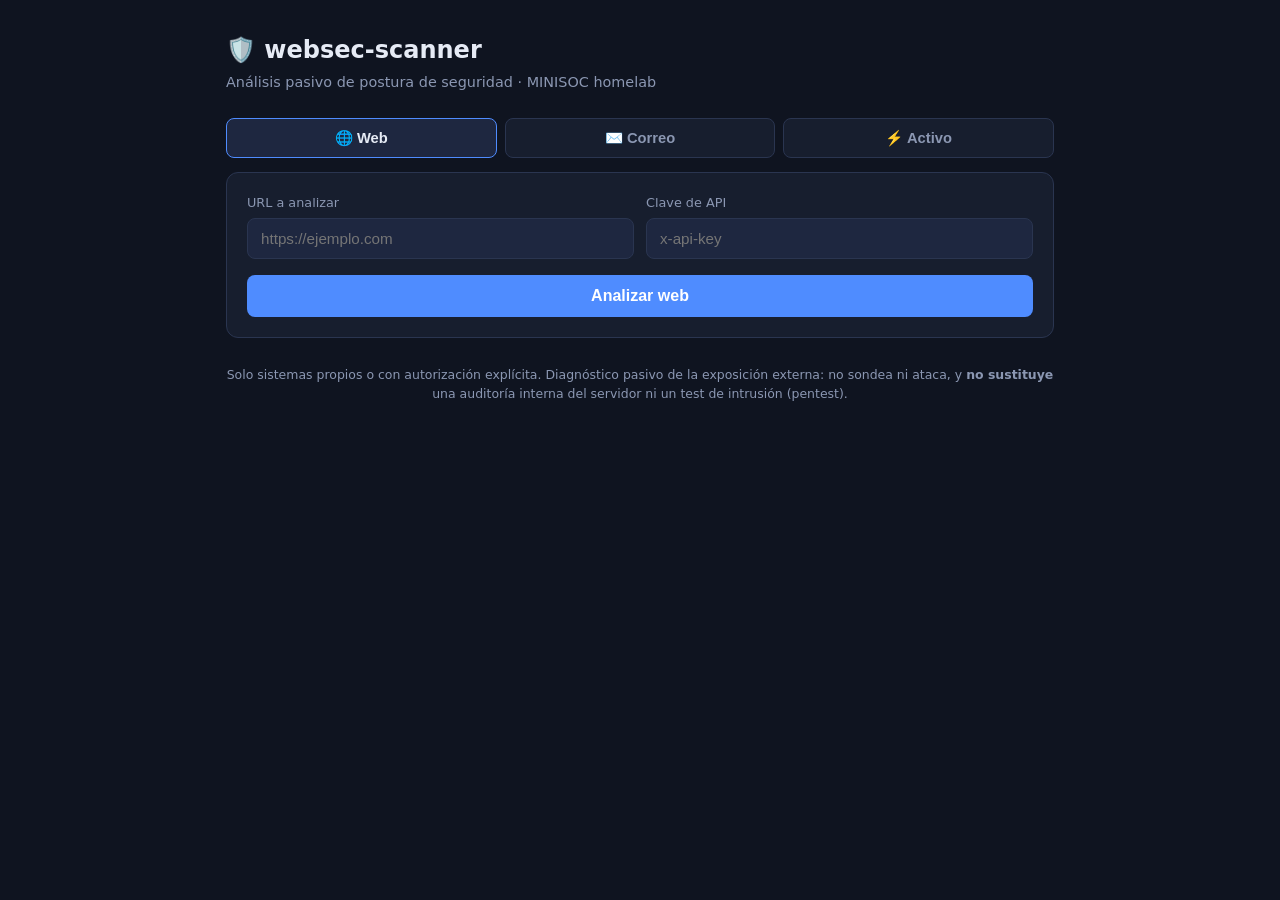
==== apps/websec-scanner/app/index.html @ 95688af9 "feat(websec-scanner): escaneo activo en segundo plano (jobs) El escaneo con Nuclei (14k plantillas) " ====
<!doctype html>
<html lang="es">
<head>
<meta charset="utf-8">
<meta name="viewport" content="width=device-width, initial-scale=1">
<title>websec-scanner · MINISOC</title>
<style>
  :root{
    --bg:#0f1420; --panel:#171e2e; --panel2:#1e2740; --border:#2a3550;
    --text:#e6ebf5; --muted:#8b97b2; --accent:#4f8cff;
    --alta:#ff5a5a; --media:#ff9f43; --baja:#ffd94a; --ok:#3ddc84;
  }
  *{box-sizing:border-box}
  body{margin:0;background:var(--bg);color:var(--text);
       font-family:system-ui,-apple-system,Segoe UI,Roboto,sans-serif;line-height:1.5}
  .wrap{max-width:860px;margin:0 auto;padding:32px 16px 64px}
  header h1{margin:0 0 4px;font-size:1.5rem}
  header p{margin:0 0 24px;color:var(--muted);font-size:.9rem}
  .card{background:var(--panel);border:1px solid var(--border);border-radius:12px;
        padding:20px;margin-bottom:20px}
  label{display:block;font-size:.8rem;color:var(--muted);margin:0 0 6px}
  input{width:100%;padding:11px 13px;background:var(--panel2);border:1px solid var(--border);
        border-radius:8px;color:var(--text);font-size:.95rem}
  input:focus{outline:none;border-color:var(--accent)}
  .row{display:flex;gap:12px;flex-wrap:wrap}
  .row>div{flex:1;min-width:200px}
  button{margin-top:16px;width:100%;padding:12px;background:var(--accent);color:#fff;
         border:0;border-radius:8px;font-size:1rem;font-weight:600;cursor:pointer}
  button:disabled{opacity:.5;cursor:default}
  .hidden{display:none}
  /* Pestañas Web / Correo */
  .tabs{display:flex;gap:8px;margin-bottom:14px}
  .tab{flex:1;margin-top:0;background:var(--panel);border:1px solid var(--border);color:var(--muted);
       font-size:.92rem;padding:10px;border-radius:8px;font-weight:600}
  .tab.active{background:var(--panel2);color:var(--text);border-color:var(--accent)}
  .score{display:flex;align-items:center;gap:20px;margin-bottom:16px}
  .score .num{font-size:3rem;font-weight:800;line-height:1}
  .meta{color:var(--muted);font-size:.85rem}
  .meta b{color:var(--text)}
  .verdict{border:1px solid;border-radius:8px;padding:11px 14px;margin:0 0 14px;
           font-weight:600;font-size:.9rem}
  .badge{display:inline-block;padding:2px 9px;border-radius:999px;font-size:.72rem;
         font-weight:700;text-transform:uppercase;letter-spacing:.03em;color:#101520}
  .b-alta{background:var(--alta)} .b-media{background:var(--media)} .b-baja{background:var(--baja)}
  .finding{display:flex;gap:12px;padding:13px 0;border-top:1px solid var(--border)}
  .finding:first-child{border-top:0}
  .finding .body{flex:1}
  .finding .title{font-weight:600}
  .finding .detail{color:var(--muted);font-size:.85rem;margin-top:2px}
  .finding .fix{font-size:.82rem;margin-top:5px}
  .finding .fix b{color:var(--ok)}
  .err{color:var(--alta);font-weight:600}
  .sectxt{background:var(--panel2);border:1px solid var(--border);border-radius:8px;
          padding:12px 14px;margin:10px 0 16px;white-space:pre-wrap;word-break:break-word;
          font-family:ui-monospace,Menlo,Consolas,monospace;font-size:.8rem;color:var(--text)}
  .sectxt a{color:var(--accent)}
  .tag-ok{color:var(--ok);font-weight:700}
  .sectitle{font-weight:700;font-size:.95rem;margin:18px 0 8px}
  .checks{border:1px solid var(--border);border-radius:8px;overflow:hidden;margin-bottom:6px}
  .chk{display:flex;align-items:center;gap:10px;padding:8px 12px;border-top:1px solid var(--border);font-size:.86rem}
  .chk:first-child{border-top:0}
  .chk .st{width:16px;text-align:center;font-weight:800;flex:none}
  .chk .nm{flex:1}
  .chk .dt{color:var(--muted);font-size:.8rem;font-family:ui-monospace,Menlo,Consolas,monospace}
  .st-ok{color:var(--ok)} .st-falta{color:var(--alta)} .st-aviso{color:var(--media)} .st-info{color:var(--muted)}
  .foot{color:var(--muted);font-size:.78rem;text-align:center;margin-top:28px}
</style>
</head>
<body>
<div class="wrap">
  <header>
    <h1>🛡️ websec-scanner</h1>
    <p>Análisis pasivo de postura de seguridad · MINISOC homelab</p>
  </header>

  <div class="tabs">
    <button class="tab active" data-tab="web">🌐 Web</button>
    <button class="tab" data-tab="mail">✉️ Correo</button>
    <button class="tab" data-tab="activo">⚡ Activo</button>
  </div>

  <div class="card">
    <div class="row">
      <div id="url-group">
        <label for="url">URL a analizar</label>
        <input id="url" type="text" placeholder="https://ejemplo.com" autocomplete="off">
      </div>
      <div id="domain-group" class="hidden">
        <label for="domain">Dominio a comprobar (suplantación de correo)</label>
        <input id="domain" type="text" placeholder="ejemplo.com" autocomplete="off">
      </div>
      <div>
        <label for="key">Clave de API</label>
        <input id="key" type="password" placeholder="x-api-key" autocomplete="off">
      </div>
    </div>
    <div id="authz-group" class="hidden" style="margin-top:12px">
      <label style="display:flex;gap:9px;align-items:flex-start;cursor:pointer;color:var(--text);font-size:.85rem">
        <input id="authz" type="checkbox" style="width:auto;margin-top:3px">
        <span>Confirmo que tengo <b>autorización por escrito</b> del titular para escanear activamente este objetivo. El escaneo activo envía peticiones reales al servidor.</span>
      </label>
    </div>
    <button id="go">Analizar web</button>
  </div>

  <div id="result" class="card hidden"></div>

  <p class="foot">Solo sistemas propios o con autorización explícita. Diagnóstico pasivo de la exposición externa: no sondea ni ataca, y <b>no sustituye</b> una auditoría interna del servidor ni un test de intrusión (pentest).</p>
</div>

<script>
const $ = s => document.querySelector(s);
const sevClass = s => ({alta:"b-alta",media:"b-media",baja:"b-baja"}[s] || "b-baja");
const scoreColor = n => n>=80?"var(--ok)":n>=50?"var(--media)":"var(--alta)";
let tab = "web";

// Recuerda la clave en el navegador para no reescribirla cada vez
try { $("#key").value = localStorage.getItem("websec_key") || ""; } catch(e){}

// --- Pestañas ---
document.querySelectorAll(".tab").forEach(b=>{
  b.addEventListener("click", ()=>{
    tab = b.dataset.tab;
    document.querySelectorAll(".tab").forEach(x=>x.classList.toggle("active", x===b));
    const needsUrl = (tab==="web" || tab==="activo");
    $("#url-group").classList.toggle("hidden", !needsUrl);
    $("#domain-group").classList.toggle("hidden", tab!=="mail");
    $("#authz-group").classList.toggle("hidden", tab!=="activo");
    $("#go").textContent = tab==="mail" ? "Analizar correo" : (tab==="activo" ? "Escanear (activo)" : "Analizar web");
    $("#result").classList.add("hidden");
  });
});

function sumFindings(h){ return h.map(f=>
  '<div class="finding"><span class="badge '+sevClass(f.severidad)+'">'+f.severidad+'</span>'+
  '<div class="body"><div class="title">'+f.titulo+'</div>'+
  '<div class="detail">'+f.detalle+'</div>'+
  '<div class="fix"><b>Solución:</b> '+f.remediacion+'</div></div></div>').join("");
}
const stSym = e => ({ok:"✓",falta:"✗",aviso:"◐",info:"·"}[e] || "·");
function sumChecks(list){
  if(!list || !list.length) return "";
  return '<div class="sectitle">Comprobaciones</div><div class="checks">'+
    list.map(c=>'<div class="chk"><span class="st st-'+c.estado+'">'+stSym(c.estado)+'</span>'+
      '<span class="nm">'+c.nombre+'</span><span class="dt">'+(c.detalle||"")+'</span></div>').join("")+
    '</div>';
}
function scoreHead(d){
  return '<div class="score"><div class="num" style="color:'+scoreColor(d.puntuacion)+'">'+d.puntuacion+'</div>'+
    '<div><div style="font-weight:600">'+d.objetivo+'</div>'+
    '<div class="meta">'+d.resumen.altas+' altas · '+d.resumen.medias+' medias · '+d.resumen.bajas+' bajas</div></div></div>';
}

// Escaneo activo en 2º plano: sondea el estado del trabajo hasta que termina.
async function pollActive(jobId, key){
  const box = $("#result");
  if(!jobId){ box.innerHTML='<p class="err">No se recibió el identificador del escaneo.</p>'; return; }
  let secs = 0;
  while(true){
    await new Promise(r=>setTimeout(r, 3000));
    secs += 3;
    if(secs > 480){ box.innerHTML='<p class="err">El escaneo tardó demasiado (más de 8 min).</p>'; return; }
    let r, data;
    try{
      r = await fetch("/scan-status/"+jobId, {headers:{"x-api-key":key}});
      data = await r.json();
    }catch(e){ box.innerHTML='<p class="err">Se perdió la conexión con la API.</p>'; return; }
    if(!r.ok){ box.innerHTML='<p class="err">Error '+r.status+': '+((data&&data.detail)||"fallo")+'</p>'; return; }
    if(data.status==="running"){
      box.innerHTML='<span class="meta">⚡ Escaneando '+(data.objetivo||"")+'… ('+secs+'s) — puede tardar unos minutos</span>';
      continue;
    }
    if(data.status==="error"){ box.innerHTML='<p class="err">El escaneo falló: '+(data.error||"error")+'</p>'; return; }
    if(data.status==="done"){ renderActive(data.result); return; }
    box.innerHTML='<p class="err">Estado desconocido: '+data.status+'</p>'; return;
  }
}

async function run(){
  const key = $("#key").value.trim();
  const box = $("#result");
  const target = (tab==="mail") ? $("#domain").value.trim() : $("#url").value.trim();
  if(!target) return;
  if(tab==="activo" && !$("#authz").checked){ alert("Marca la casilla de autorización para el escaneo activo."); return; }
  try { localStorage.setItem("websec_key", key); } catch(e){}

  $("#go").disabled = true; $("#go").textContent = tab==="activo" ? "Escaneando (puede tardar)…" : "Analizando…";
  box.classList.remove("hidden");
  box.innerHTML = '<span class="meta">Analizando ' + target + '…</span>';

  let endpoint, payload;
  if(tab==="web"){ endpoint="/scan"; payload={url: target}; }
  else if(tab==="mail"){ endpoint="/scan-mail"; payload={domain: target}; }
  else { endpoint="/scan-active"; payload={url: target, autorizo: $("#authz").checked}; }
  try{
    const r = await fetch(endpoint, {
      method:"POST",
      headers:{"content-type":"application/json","x-api-key":key},
      body: JSON.stringify(payload)
    });
    const data = await r.json();
    if(!r.ok){
      let det = data && data.detail;
      if(Array.isArray(det)) det = det.map(e=>e.msg||JSON.stringify(e)).join("; ");
      else if(det && typeof det !== "string") det = JSON.stringify(det);
      box.innerHTML = '<p class="err">Error '+r.status+': '+(det||"fallo")+'</p>'; return;
    }
    if(tab==="web") renderWeb(data);
    else if(tab==="mail") renderMail(data);
    else { pollActive(data.job_id, key); return; }   // activo: trabajo en 2º plano
  }catch(e){
    box.innerHTML = '<p class="err">No se pudo contactar con la API.</p>';
  }finally{
    $("#go").disabled = false;
    $("#go").textContent = tab==="mail" ? "Analizar correo" : (tab==="activo" ? "Escanear (activo)" : "Analizar web");
  }
}

function renderWeb(d){
  const tls = d.tls||{}, st = d.security_txt||{};
  let h = scoreHead(d);
  h += '<div class="meta" style="margin-bottom:14px">';
  if(tls.ok){ h += 'TLS: <b>'+tls.version+'</b> · caduca en <b>'+tls.dias_para_caducar+' días</b> · emisor <b>'+(tls.emisor||"?")+'</b><br>'; }
  if(st.existe){
    h += 'security.txt: <span class="tag-ok">sí ('+st.ruta+')</span> — esta web acepta reportes de seguridad</div>';
    const esc = (st.contenido||"").replace(/&/g,"&amp;").replace(/</g,"&lt;");
    const linked = esc.replace(/(https?:\/\/[^\s]+)/g, '<a href="$1" target="_blank" rel="noopener">$1</a>');
    h += '<div class="sectxt">'+linked+'</div>';
  } else {
    h += 'security.txt: <b>no</b> — sin canal público de reporte</div>';
  }
  h += sumChecks(d.comprobaciones);
  if((d.hallazgos||[]).length){ h += '<div class="sectitle">Hallazgos y mejoras</div>'; }
  h += sumFindings(d.hallazgos||[]);
  if(!(d.hallazgos||[]).length){ h += '<p style="color:var(--ok)">Sin hallazgos. Buena configuración.</p>'; }
  $("#result").innerHTML = h;
}

function renderMail(d){
  const spf=d.spf||{}, dm=d.dmarc||{}, dk=d.dkim||{};
  let h = scoreHead(d);
  const vc = d.suplantable ? 'var(--alta)' : 'var(--ok)';
  h += '<div class="verdict" style="border-color:'+vc+';color:'+vc+'">'+(d.suplantable?'⚠ ':'✓ ')+d.veredicto+'</div>';
  h += '<div class="meta" style="margin-bottom:14px">';
  h += 'SPF: <b>'+(spf.presente?('sí ('+(spf.cualificador||'sin all')+(spf.delegado_en?', vía '+spf.delegado_en:'')+')'):'no')+'</b> · ';
  h += 'DMARC: <b>'+(dm.presente?('p='+dm.politica):'no')+'</b> · ';
  h += 'DKIM: <b>'+(dk.detectado?('sí ('+(dk.selectores||[]).join(", ")+')'):'no detectado')+'</b><br>';
  h += 'Recibe correo (MX): <b>'+(d.recibe_correo?'sí':'no')+'</b></div>';
  h += sumChecks(d.comprobaciones);
  if((d.hallazgos||[]).length){ h += '<div class="sectitle">Hallazgos y mejoras</div>'; }
  h += sumFindings(d.hallazgos||[]);
  if(!(d.hallazgos||[]).length){ h += '<p style="color:var(--ok)">Sin hallazgos. Buena configuración de correo.</p>'; }
  $("#result").innerHTML = h;
}

function renderActive(d){
  let h = scoreHead(d);
  h += '<div class="verdict" style="border-color:var(--media);color:var(--media)">⚡ Escaneo ACTIVO con Nuclei — solo objetivos autorizados</div>';
  if((d.hallazgos||[]).length){ h += '<div class="sectitle">Hallazgos</div>'; }
  h += sumFindings(d.hallazgos||[]);
  if(!(d.hallazgos||[]).length){ h += '<p style="color:var(--ok)">Sin vulnerabilidades conocidas detectadas por Nuclei.</p>'; }
  $("#result").innerHTML = h;
}

$("#go").addEventListener("click", run);
$("#url").addEventListener("keydown", e=>{ if(e.key==="Enter") run(); });
$("#domain").addEventListener("keydown", e=>{ if(e.key==="Enter") run(); });
</script>
</body>
</html>
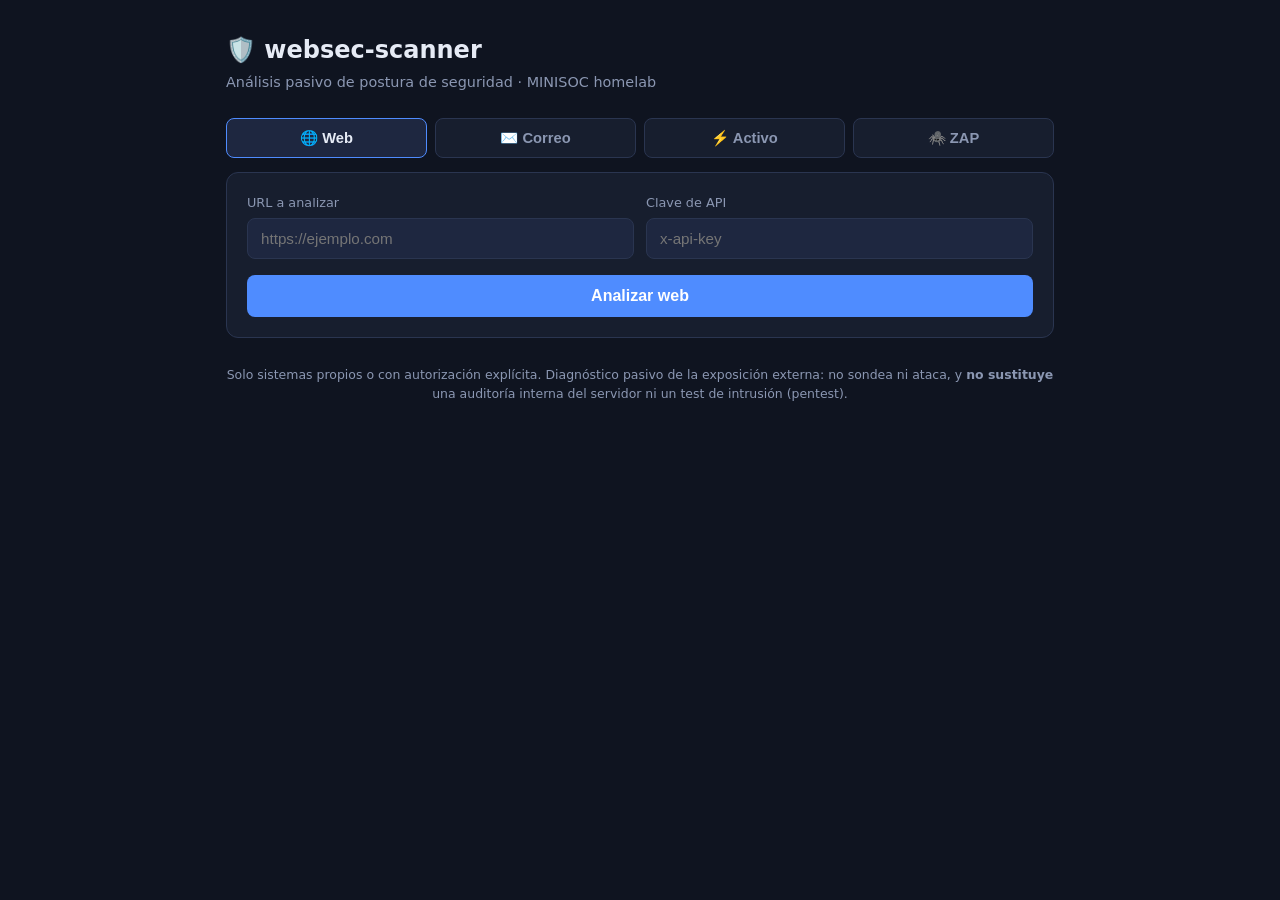
==== commit 8b091a08: "websec-scanner: integración OWASP ZAP + Nuclei muestra todas las severidades Nuclei (modo activo): -" ====
--- a/apps/websec-scanner/app/index.html
+++ b/apps/websec-scanner/app/index.html
@@ -42,6 +42,7 @@
   .badge{display:inline-block;padding:2px 9px;border-radius:999px;font-size:.72rem;
          font-weight:700;text-transform:uppercase;letter-spacing:.03em;color:#101520}
   .b-alta{background:var(--alta)} .b-media{background:var(--media)} .b-baja{background:var(--baja)}
+  .b-info{background:var(--muted)}
   .finding{display:flex;gap:12px;padding:13px 0;border-top:1px solid var(--border)}
   .finding:first-child{border-top:0}
   .finding .body{flex:1}
@@ -77,6 +78,7 @@
     <button class="tab active" data-tab="web">🌐 Web</button>
     <button class="tab" data-tab="mail">✉️ Correo</button>
     <button class="tab" data-tab="activo">⚡ Activo</button>
+    <button class="tab" data-tab="zap">🕷️ ZAP</button>
   </div>
 
   <div class="card">
@@ -100,6 +102,12 @@
         <span>Confirmo que tengo <b>autorización por escrito</b> del titular para escanear activamente este objetivo. El escaneo activo envía peticiones reales al servidor.</span>
       </label>
     </div>
+    <div id="zap-opts" class="hidden" style="margin-top:10px">
+      <label style="display:flex;gap:9px;align-items:flex-start;cursor:pointer;color:var(--text);font-size:.85rem">
+        <input id="zap-activo" type="checkbox" style="width:auto;margin-top:3px">
+        <span>Escaneo <b>activo</b> de inyección (SQLi, XSS…). Más potente y más lento; <b>más intrusivo</b>. Sin marcar, ZAP solo rastrea y analiza en modo pasivo.</span>
+      </label>
+    </div>
     <button id="go">Analizar web</button>
   </div>
 
@@ -110,7 +118,7 @@
 
 <script>
 const $ = s => document.querySelector(s);
-const sevClass = s => ({alta:"b-alta",media:"b-media",baja:"b-baja"}[s] || "b-baja");
+const sevClass = s => ({alta:"b-alta",media:"b-media",baja:"b-baja",informativo:"b-info"}[s] || "b-baja");
 const scoreColor = n => n>=80?"var(--ok)":n>=50?"var(--media)":"var(--alta)";
 let tab = "web";
 
@@ -122,11 +130,14 @@
   b.addEventListener("click", ()=>{
     tab = b.dataset.tab;
     document.querySelectorAll(".tab").forEach(x=>x.classList.toggle("active", x===b));
-    const needsUrl = (tab==="web" || tab==="activo");
+    const needsUrl = (tab==="web" || tab==="activo" || tab==="zap");
+    const needsAuthz = (tab==="activo" || tab==="zap");
     $("#url-group").classList.toggle("hidden", !needsUrl);
     $("#domain-group").classList.toggle("hidden", tab!=="mail");
-    $("#authz-group").classList.toggle("hidden", tab!=="activo");
-    $("#go").textContent = tab==="mail" ? "Analizar correo" : (tab==="activo" ? "Escanear (activo)" : "Analizar web");
+    $("#authz-group").classList.toggle("hidden", !needsAuthz);
+    $("#zap-opts").classList.toggle("hidden", tab!=="zap");
+    $("#go").textContent = tab==="mail" ? "Analizar correo"
+      : (tab==="activo" ? "Escanear (activo)" : (tab==="zap" ? "Escanear con ZAP" : "Analizar web"));
     $("#result").classList.add("hidden");
   });
 });
@@ -148,7 +159,8 @@
 function scoreHead(d){
   return '<div class="score"><div class="num" style="color:'+scoreColor(d.puntuacion)+'">'+d.puntuacion+'</div>'+
     '<div><div style="font-weight:600">'+d.objetivo+'</div>'+
-    '<div class="meta">'+d.resumen.altas+' altas · '+d.resumen.medias+' medias · '+d.resumen.bajas+' bajas</div></div></div>';
+    '<div class="meta">'+d.resumen.altas+' altas · '+d.resumen.medias+' medias · '+d.resumen.bajas+' bajas'+
+    (d.resumen.informativos ? ' · '+d.resumen.informativos+' info' : '')+'</div></div></div>';
 }
 
 // Escaneo activo en 2º plano: sondea el estado del trabajo hasta que termina.
@@ -181,17 +193,19 @@
   const box = $("#result");
   const target = (tab==="mail") ? $("#domain").value.trim() : $("#url").value.trim();
   if(!target) return;
-  if(tab==="activo" && !$("#authz").checked){ alert("Marca la casilla de autorización para el escaneo activo."); return; }
+  const esSegundoPlano = (tab==="activo" || tab==="zap");
+  if(esSegundoPlano && !$("#authz").checked){ alert("Marca la casilla de autorización para escanear este objetivo."); return; }
   try { localStorage.setItem("websec_key", key); } catch(e){}
 
-  $("#go").disabled = true; $("#go").textContent = tab==="activo" ? "Escaneando (puede tardar)…" : "Analizando…";
+  $("#go").disabled = true; $("#go").textContent = esSegundoPlano ? "Escaneando (puede tardar)…" : "Analizando…";
   box.classList.remove("hidden");
   box.innerHTML = '<span class="meta">Analizando ' + target + '…</span>';
 
   let endpoint, payload;
   if(tab==="web"){ endpoint="/scan"; payload={url: target}; }
   else if(tab==="mail"){ endpoint="/scan-mail"; payload={domain: target}; }
-  else { endpoint="/scan-active"; payload={url: target, autorizo: $("#authz").checked}; }
+  else if(tab==="activo"){ endpoint="/scan-active"; payload={url: target, autorizo: $("#authz").checked}; }
+  else { endpoint="/scan-zap"; payload={url: target, autorizo: $("#authz").checked, activo: $("#zap-activo").checked}; }
   try{
     const r = await fetch(endpoint, {
       method:"POST",
@@ -207,12 +221,13 @@
     }
     if(tab==="web") renderWeb(data);
     else if(tab==="mail") renderMail(data);
-    else { pollActive(data.job_id, key); return; }   // activo: trabajo en 2º plano
+    else { pollActive(data.job_id, key); return; }   // activo/zap: trabajo en 2º plano
   }catch(e){
     box.innerHTML = '<p class="err">No se pudo contactar con la API.</p>';
   }finally{
     $("#go").disabled = false;
-    $("#go").textContent = tab==="mail" ? "Analizar correo" : (tab==="activo" ? "Escanear (activo)" : "Analizar web");
+    $("#go").textContent = tab==="mail" ? "Analizar correo"
+      : (tab==="activo" ? "Escanear (activo)" : (tab==="zap" ? "Escanear con ZAP" : "Analizar web"));
   }
 }
 
@@ -255,10 +270,33 @@
 
 function renderActive(d){
   let h = scoreHead(d);
-  h += '<div class="verdict" style="border-color:var(--media);color:var(--media)">⚡ Escaneo ACTIVO con Nuclei — solo objetivos autorizados</div>';
-  if((d.hallazgos||[]).length){ h += '<div class="sectitle">Hallazgos</div>'; }
-  h += sumFindings(d.hallazgos||[]);
-  if(!(d.hallazgos||[]).length){ h += '<p style="color:var(--ok)">Sin vulnerabilidades conocidas detectadas por Nuclei.</p>'; }
+  const esZap = d.motor === "zap";
+  const activoZap = d.modo === "zap-activo";
+  let etiqueta, vacio;
+  if(esZap && activoZap){
+    etiqueta = '🕷️ Escaneo ACTIVO con OWASP ZAP (inyección) — solo objetivos autorizados';
+    vacio = 'ZAP no detectó vulnerabilidades de inyección en los puntos analizados.';
+  } else if(esZap){
+    etiqueta = '🕷️ Escaneo con OWASP ZAP (spider + pasivo) — solo objetivos autorizados';
+    vacio = 'ZAP no detectó avisos en el análisis pasivo.';
+  } else {
+    etiqueta = '⚡ Escaneo ACTIVO con Nuclei — solo objetivos autorizados';
+    vacio = 'Sin vulnerabilidades conocidas detectadas por Nuclei.';
+  }
+  h += '<div class="verdict" style="border-color:var(--media);color:var(--media)">'+etiqueta+'</div>';
+
+  const todos = d.hallazgos || [];
+  const fallos = todos.filter(f => f.severidad !== "informativo");
+  const infos  = todos.filter(f => f.severidad === "informativo");
+
+  if(fallos.length){ h += '<div class="sectitle">Hallazgos</div>' + sumFindings(fallos); }
+  else { h += '<p style="color:var(--ok)">'+vacio+'</p>'; }
+
+  if(infos.length){
+    h += '<div class="sectitle">Informativo — tecnología detectada (no son fallos)</div>';
+    h += sumFindings(infos);
+  }
+  if(d.aviso){ h += '<p class="meta" style="margin-top:12px">'+d.aviso+'</p>'; }
   $("#result").innerHTML = h;
 }
 
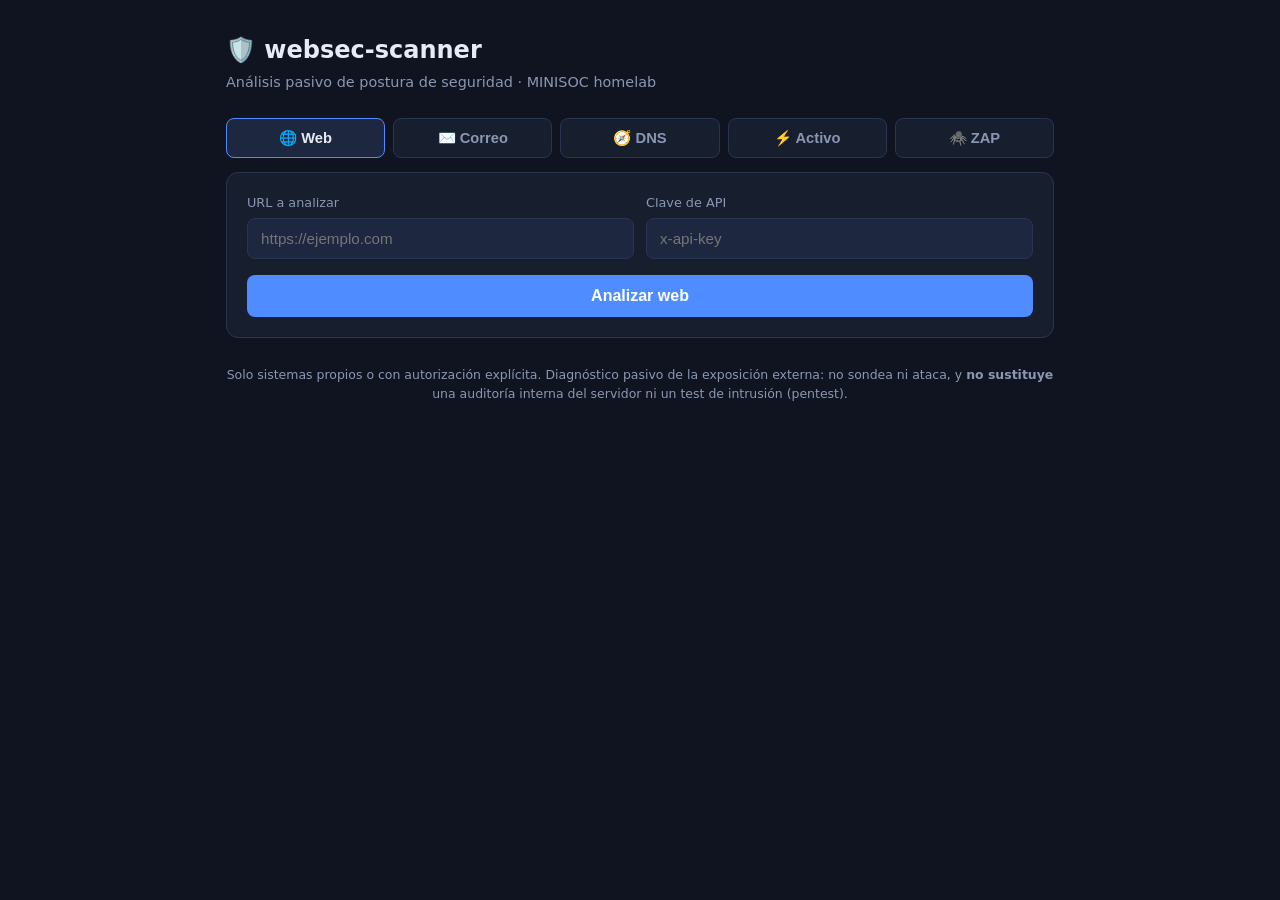
==== commit 15530c08: "websec-scanner: nueva pestaña DNS (reconocimiento pasivo de infraestructura) Nuevo módulo dnsrecon.p" ====
--- a/apps/websec-scanner/app/index.html
+++ b/apps/websec-scanner/app/index.html
@@ -43,6 +43,9 @@
          font-weight:700;text-transform:uppercase;letter-spacing:.03em;color:#101520}
   .b-alta{background:var(--alta)} .b-media{background:var(--media)} .b-baja{background:var(--baja)}
   .b-info{background:var(--muted)}
+  .logbox{margin-top:10px;background:#0a0e17;border:1px solid var(--border);border-radius:8px;
+    padding:9px 11px;max-height:230px;overflow:auto;font-family:ui-monospace,Menlo,Consolas,monospace}
+  .logline{color:var(--muted);font-size:.78rem;line-height:1.5;white-space:pre-wrap;word-break:break-all}
   .finding{display:flex;gap:12px;padding:13px 0;border-top:1px solid var(--border)}
   .finding:first-child{border-top:0}
   .finding .body{flex:1}
@@ -77,6 +80,7 @@
   <div class="tabs">
     <button class="tab active" data-tab="web">🌐 Web</button>
     <button class="tab" data-tab="mail">✉️ Correo</button>
+    <button class="tab" data-tab="dns">🧭 DNS</button>
     <button class="tab" data-tab="activo">⚡ Activo</button>
     <button class="tab" data-tab="zap">🕷️ ZAP</button>
   </div>
@@ -131,13 +135,15 @@
     tab = b.dataset.tab;
     document.querySelectorAll(".tab").forEach(x=>x.classList.toggle("active", x===b));
     const needsUrl = (tab==="web" || tab==="activo" || tab==="zap");
+    const needsDomain = (tab==="mail" || tab==="dns");
     const needsAuthz = (tab==="activo" || tab==="zap");
     $("#url-group").classList.toggle("hidden", !needsUrl);
-    $("#domain-group").classList.toggle("hidden", tab!=="mail");
+    $("#domain-group").classList.toggle("hidden", !needsDomain);
     $("#authz-group").classList.toggle("hidden", !needsAuthz);
     $("#zap-opts").classList.toggle("hidden", tab!=="zap");
     $("#go").textContent = tab==="mail" ? "Analizar correo"
-      : (tab==="activo" ? "Escanear (activo)" : (tab==="zap" ? "Escanear con ZAP" : "Analizar web"));
+      : (tab==="dns" ? "Analizar DNS"
+      : (tab==="activo" ? "Escanear (activo)" : (tab==="zap" ? "Escanear con ZAP" : "Analizar web")));
     $("#result").classList.add("hidden");
   });
 });
@@ -164,6 +170,13 @@
 }
 
 // Escaneo activo en 2º plano: sondea el estado del trabajo hasta que termina.
+function esc(s){ return String(s==null?"":s).replace(/[&<>"]/g, c=>({"&":"&amp;","<":"&lt;",">":"&gt;",'"':"&quot;"}[c])); }
+function logBox(log){
+  if(!log || !log.length) return "";
+  const lineas = log.slice(-14).map(l=>'<div class="logline">'+esc(l)+'</div>').join("");
+  return '<div class="logbox">'+lineas+'</div>';
+}
+
 async function pollActive(jobId, key){
   const box = $("#result");
   if(!jobId){ box.innerHTML='<p class="err">No se recibió el identificador del escaneo.</p>'; return; }
@@ -171,7 +184,7 @@
   while(true){
     await new Promise(r=>setTimeout(r, 3000));
     secs += 3;
-    if(secs > 480){ box.innerHTML='<p class="err">El escaneo tardó demasiado (más de 8 min).</p>'; return; }
+    if(secs > 1260){ box.innerHTML='<p class="err">El escaneo tardó demasiado (más de 21 min).</p>'; return; }
     let r, data;
     try{
       r = await fetch("/scan-status/"+jobId, {headers:{"x-api-key":key}});
@@ -179,19 +192,22 @@
     }catch(e){ box.innerHTML='<p class="err">Se perdió la conexión con la API.</p>'; return; }
     if(!r.ok){ box.innerHTML='<p class="err">Error '+r.status+': '+((data&&data.detail)||"fallo")+'</p>'; return; }
     if(data.status==="running"){
-      box.innerHTML='<span class="meta">⚡ Escaneando '+(data.objetivo||"")+'… ('+secs+'s) — puede tardar unos minutos</span>';
+      box.innerHTML='<span class="meta">🕷️ Escaneando '+esc(data.objetivo||"")+'… ('+secs+'s)</span>'+logBox(data.log);
       continue;
     }
-    if(data.status==="error"){ box.innerHTML='<p class="err">El escaneo falló: '+(data.error||"error")+'</p>'; return; }
+    if(data.status==="error"){
+      box.innerHTML='<p class="err">El escaneo falló: '+esc(data.error||"error")+'</p>'+logBox(data.log);
+      return;
+    }
     if(data.status==="done"){ renderActive(data.result); return; }
-    box.innerHTML='<p class="err">Estado desconocido: '+data.status+'</p>'; return;
+    box.innerHTML='<p class="err">Estado desconocido: '+esc(data.status)+'</p>'; return;
   }
 }
 
 async function run(){
   const key = $("#key").value.trim();
   const box = $("#result");
-  const target = (tab==="mail") ? $("#domain").value.trim() : $("#url").value.trim();
+  const target = (tab==="mail"||tab==="dns") ? $("#domain").value.trim() : $("#url").value.trim();
   if(!target) return;
   const esSegundoPlano = (tab==="activo" || tab==="zap");
   if(esSegundoPlano && !$("#authz").checked){ alert("Marca la casilla de autorización para escanear este objetivo."); return; }
@@ -204,6 +220,7 @@
   let endpoint, payload;
   if(tab==="web"){ endpoint="/scan"; payload={url: target}; }
   else if(tab==="mail"){ endpoint="/scan-mail"; payload={domain: target}; }
+  else if(tab==="dns"){ endpoint="/scan-dns"; payload={domain: target}; }
   else if(tab==="activo"){ endpoint="/scan-active"; payload={url: target, autorizo: $("#authz").checked}; }
   else { endpoint="/scan-zap"; payload={url: target, autorizo: $("#authz").checked, activo: $("#zap-activo").checked}; }
   try{
@@ -221,13 +238,15 @@
     }
     if(tab==="web") renderWeb(data);
     else if(tab==="mail") renderMail(data);
+    else if(tab==="dns") renderDns(data);
     else { pollActive(data.job_id, key); return; }   // activo/zap: trabajo en 2º plano
   }catch(e){
     box.innerHTML = '<p class="err">No se pudo contactar con la API.</p>';
   }finally{
     $("#go").disabled = false;
     $("#go").textContent = tab==="mail" ? "Analizar correo"
-      : (tab==="activo" ? "Escanear (activo)" : (tab==="zap" ? "Escanear con ZAP" : "Analizar web"));
+      : (tab==="dns" ? "Analizar DNS"
+      : (tab==="activo" ? "Escanear (activo)" : (tab==="zap" ? "Escanear con ZAP" : "Analizar web")));
   }
 }
 
@@ -300,6 +319,26 @@
   $("#result").innerHTML = h;
 }
 
+function renderDns(d){
+  let h = scoreHead({objetivo:d.dominio, puntuacion:d.puntuacion, resumen:d.resumen});
+  const R = d.registros || {};
+  const filas = [];
+  const push = (k, arr) => { (arr||[]).forEach(v => filas.push([k, v])); };
+  push("A", R.A); push("AAAA", R.AAAA); push("MX", R.MX); push("NS", R.NS);
+  push("SOA", R.SOA); push("TXT", R.TXT); push("CAA", R.CAA);
+  if(filas.length){
+    h += '<div class="sectitle">Registros DNS</div><div class="checks">';
+    h += filas.map(([k,v]) => '<div class="chk"><span class="nm" style="min-width:52px">'+esc(k)+'</span>'+
+         '<span class="dt" style="flex:1">'+esc(v)+'</span></div>').join("");
+    h += '</div>';
+  }
+  if((d.hallazgos||[]).length){ h += '<div class="sectitle">Hallazgos</div>' + sumFindings(d.hallazgos); }
+  else { h += '<p style="color:var(--ok)">Sin hallazgos de infraestructura DNS.</p>'; }
+  h += sumChecks(d.comprobaciones);
+  if(d.aviso){ h += '<p class="meta" style="margin-top:12px">'+esc(d.aviso)+'</p>'; }
+  $("#result").innerHTML = h;
+}
+
 $("#go").addEventListener("click", run);
 $("#url").addEventListener("keydown", e=>{ if(e.key==="Enter") run(); });
 $("#domain").addEventListener("keydown", e=>{ if(e.key==="Enter") run(); });
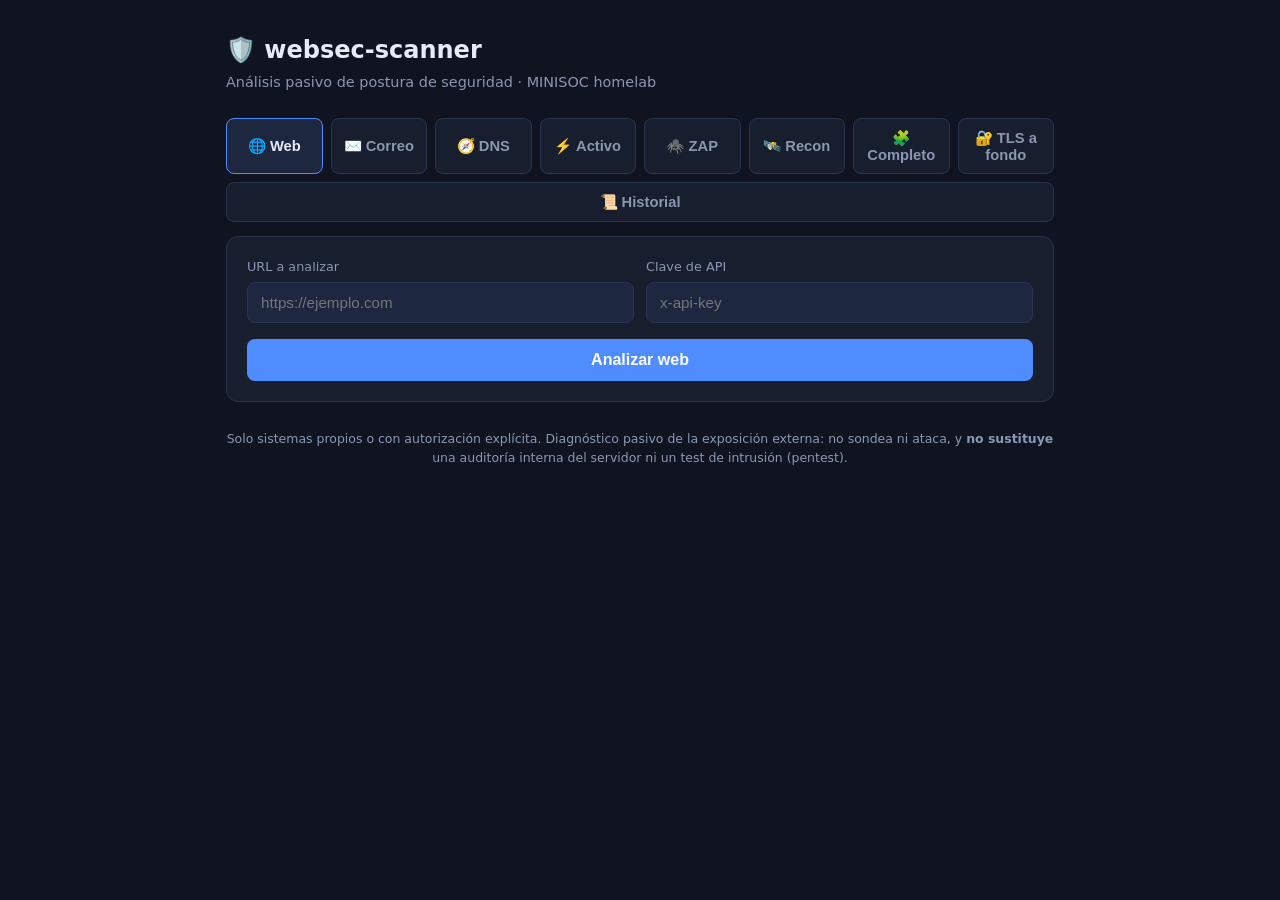
==== commit 88b52a0b: "websec-scanner v2: historial, informes, monitorización y nuevos módulos - Persistencia SQLite (/data" ====
--- a/apps/websec-scanner/app/index.html
+++ b/apps/websec-scanner/app/index.html
@@ -53,6 +53,8 @@
   .finding .detail{color:var(--muted);font-size:.85rem;margin-top:2px}
   .finding .fix{font-size:.82rem;margin-top:5px}
   .finding .fix b{color:var(--ok)}
+  .finding .cvssline{font-family:ui-monospace,Menlo,Consolas,monospace;font-size:.73rem;
+    color:var(--muted);margin-top:4px;word-break:break-word}
   .err{color:var(--alta);font-weight:600}
   .sectxt{background:var(--panel2);border:1px solid var(--border);border-radius:8px;
           padding:12px 14px;margin:10px 0 16px;white-space:pre-wrap;word-break:break-word;
@@ -67,6 +69,14 @@
   .chk .nm{flex:1}
   .chk .dt{color:var(--muted);font-size:.8rem;font-family:ui-monospace,Menlo,Consolas,monospace}
   .st-ok{color:var(--ok)} .st-falta{color:var(--alta)} .st-aviso{color:var(--media)} .st-info{color:var(--muted)}
+  .rbar{display:flex;gap:8px;flex-wrap:wrap;margin:4px 0 14px}
+  .rbar button,.mini{margin:0;width:auto;padding:6px 11px;font-size:.8rem;background:var(--panel2);
+    border:1px solid var(--border);color:var(--text);border-radius:7px;font-weight:600}
+  .mini.danger{color:var(--alta)}
+  table.hist{width:100%;border-collapse:collapse;font-size:.84rem}
+  table.hist td,table.hist th{padding:7px 6px;border-top:1px solid var(--border);text-align:left;vertical-align:middle}
+  table.hist th{color:var(--muted);font-weight:600;border-top:0}
+  .tabs{flex-wrap:wrap} .tab{min-width:90px}
   .foot{color:var(--muted);font-size:.78rem;text-align:center;margin-top:28px}
 </style>
 </head>
@@ -83,6 +93,10 @@
     <button class="tab" data-tab="dns">🧭 DNS</button>
     <button class="tab" data-tab="activo">⚡ Activo</button>
     <button class="tab" data-tab="zap">🕷️ ZAP</button>
+    <button class="tab" data-tab="recon">🛰️ Recon</button>
+    <button class="tab" data-tab="full">🧩 Completo</button>
+    <button class="tab" data-tab="tls">🔐 TLS a fondo</button>
+    <button class="tab" data-tab="hist">📜 Historial</button>
   </div>
 
   <div class="card">
@@ -134,25 +148,38 @@
   b.addEventListener("click", ()=>{
     tab = b.dataset.tab;
     document.querySelectorAll(".tab").forEach(x=>x.classList.toggle("active", x===b));
-    const needsUrl = (tab==="web" || tab==="activo" || tab==="zap");
-    const needsDomain = (tab==="mail" || tab==="dns");
-    const needsAuthz = (tab==="activo" || tab==="zap");
+    const needsUrl = ["web","activo","zap","full","tls"].includes(tab);
+    const needsDomain = (tab==="mail" || tab==="dns" || tab==="recon");
+    const needsAuthz = (tab==="activo" || tab==="zap" || tab==="tls");
     $("#url-group").classList.toggle("hidden", !needsUrl);
     $("#domain-group").classList.toggle("hidden", !needsDomain);
     $("#authz-group").classList.toggle("hidden", !needsAuthz);
     $("#zap-opts").classList.toggle("hidden", tab!=="zap");
-    $("#go").textContent = tab==="mail" ? "Analizar correo"
-      : (tab==="dns" ? "Analizar DNS"
-      : (tab==="activo" ? "Escanear (activo)" : (tab==="zap" ? "Escanear con ZAP" : "Analizar web")));
+    $("#go").textContent = goLabel();
     $("#result").classList.add("hidden");
+    if(tab==="hist") loadHist();
   });
 });
-
-function sumFindings(h){ return h.map(f=>
-  '<div class="finding"><span class="badge '+sevClass(f.severidad)+'">'+f.severidad+'</span>'+
-  '<div class="body"><div class="title">'+f.titulo+'</div>'+
-  '<div class="detail">'+f.detalle+'</div>'+
-  '<div class="fix"><b>Solución:</b> '+f.remediacion+'</div></div></div>').join("");
+function goLabel(){
+  return ({mail:"Analizar correo", dns:"Analizar DNS", activo:"Escanear (activo)", zap:"Escanear con ZAP",
+           recon:"Descubrir superficie expuesta", full:"Análisis completo (web + correo + DNS)",
+           tls:"Analizar TLS a fondo (testssl.sh)", hist:"Actualizar historial"})[tab] || "Analizar web";
+}
+
+function sumFindings(h){ return h.map(f=>{
+  const score = (f.cvss_score!=null) ? Number(f.cvss_score).toFixed(1) : null;
+  const tierLbl = f.severidad_cvss_label || f.severidad;
+  const badge = '<span class="badge '+sevClass(f.severidad)+'">'+esc(tierLbl)+(score!=null?' · '+score:'')+'</span>';
+  const bits = [];
+  if(f.cvss && f.cvss!=='—') bits.push('CVSS '+esc(f.cvss));
+  if(f.cwe && f.cwe!=='—') bits.push(esc(f.cwe));
+  if(f.owasp) bits.push(esc(f.owasp));
+  const tech = bits.length ? '<div class="cvssline">'+bits.join(' · ')+'</div>' : '';
+  return '<div class="finding">'+badge+
+    '<div class="body"><div class="title">'+esc(f.titulo)+'</div>'+
+    '<div class="detail">'+esc(f.detalle)+'</div>'+tech+
+    '<div class="fix"><b>Solución:</b> '+esc(f.remediacion)+'</div></div></div>';
+}).join("");
 }
 const stSym = e => ({ok:"✓",falta:"✗",aviso:"◐",info:"·"}[e] || "·");
 function sumChecks(list){
@@ -163,10 +190,14 @@
     '</div>';
 }
 function scoreHead(d){
+  const cmax = (d.cvss_max!=null) ? ' · CVSS máx <b>'+Number(d.cvss_max).toFixed(1)+'</b>' : '';
+  const p = d.pago_por_hallazgo;
+  const pago = p ? '<div class="meta" style="margin-top:3px">Facturables (pago por hallazgo): <b>'+p.facturables+'</b>'+
+    ' — C'+p.criticas+' · A'+p.altas+' · M'+p.medias+' · B'+p.bajas+(p.info?' · info '+p.info:'')+'</div>' : '';
   return '<div class="score"><div class="num" style="color:'+scoreColor(d.puntuacion)+'">'+d.puntuacion+'</div>'+
-    '<div><div style="font-weight:600">'+d.objetivo+'</div>'+
+    '<div><div style="font-weight:600">'+esc(d.objetivo)+'</div>'+
     '<div class="meta">'+d.resumen.altas+' altas · '+d.resumen.medias+' medias · '+d.resumen.bajas+' bajas'+
-    (d.resumen.informativos ? ' · '+d.resumen.informativos+' info' : '')+'</div></div></div>';
+    (d.resumen.informativos ? ' · '+d.resumen.informativos+' info' : '')+cmax+'</div>'+pago+'</div></div>'+reportBar(d.scan_id);
 }
 
 // Escaneo activo en 2º plano: sondea el estado del trabajo hasta que termina.
@@ -192,7 +223,8 @@
     }catch(e){ box.innerHTML='<p class="err">Se perdió la conexión con la API.</p>'; return; }
     if(!r.ok){ box.innerHTML='<p class="err">Error '+r.status+': '+((data&&data.detail)||"fallo")+'</p>'; return; }
     if(data.status==="running"){
-      box.innerHTML='<span class="meta">🕷️ Escaneando '+esc(data.objetivo||"")+'… ('+secs+'s)</span>'+logBox(data.log);
+      box.innerHTML='<span class="meta">🕷️ '+(data.estado_real==="queued"?"En cola":"Escaneando")+' '+esc(data.objetivo||"")+'… ('+secs+'s)</span> '+
+        '<button class="mini danger" onclick="cancelJob(\''+jobId+'\')">Cancelar</button>'+logBox(data.log);
       continue;
     }
     if(data.status==="error"){
@@ -205,11 +237,12 @@
 }
 
 async function run(){
+  if(tab==="hist"){ loadHist(); return; }
   const key = $("#key").value.trim();
   const box = $("#result");
-  const target = (tab==="mail"||tab==="dns") ? $("#domain").value.trim() : $("#url").value.trim();
+  const target = (tab==="mail"||tab==="dns"||tab==="recon") ? $("#domain").value.trim() : $("#url").value.trim();
   if(!target) return;
-  const esSegundoPlano = (tab==="activo" || tab==="zap");
+  const esSegundoPlano = (tab==="activo" || tab==="zap" || tab==="tls");
   if(esSegundoPlano && !$("#authz").checked){ alert("Marca la casilla de autorización para escanear este objetivo."); return; }
   try { localStorage.setItem("websec_key", key); } catch(e){}
 
@@ -221,6 +254,9 @@
   if(tab==="web"){ endpoint="/scan"; payload={url: target}; }
   else if(tab==="mail"){ endpoint="/scan-mail"; payload={domain: target}; }
   else if(tab==="dns"){ endpoint="/scan-dns"; payload={domain: target}; }
+  else if(tab==="recon"){ endpoint="/scan-recon"; payload={domain: target}; }
+  else if(tab==="full"){ endpoint="/scan-full"; payload={url: target}; }
+  else if(tab==="tls"){ endpoint="/scan-tls"; payload={url: target, autorizo: $("#authz").checked}; }
   else if(tab==="activo"){ endpoint="/scan-active"; payload={url: target, autorizo: $("#authz").checked}; }
   else { endpoint="/scan-zap"; payload={url: target, autorizo: $("#authz").checked, activo: $("#zap-activo").checked}; }
   try{
@@ -239,14 +275,14 @@
     if(tab==="web") renderWeb(data);
     else if(tab==="mail") renderMail(data);
     else if(tab==="dns") renderDns(data);
-    else { pollActive(data.job_id, key); return; }   // activo/zap: trabajo en 2º plano
+    else if(tab==="recon") renderRecon(data);
+    else if(tab==="full") renderFull(data);
+    else { pollActive(data.job_id, key); return; }   // activo/zap/tls: trabajo en 2º plano
   }catch(e){
     box.innerHTML = '<p class="err">No se pudo contactar con la API.</p>';
   }finally{
     $("#go").disabled = false;
-    $("#go").textContent = tab==="mail" ? "Analizar correo"
-      : (tab==="dns" ? "Analizar DNS"
-      : (tab==="activo" ? "Escanear (activo)" : (tab==="zap" ? "Escanear con ZAP" : "Analizar web")));
+    $("#go").textContent = goLabel();
   }
 }
 
@@ -320,7 +356,8 @@
 }
 
 function renderDns(d){
-  let h = scoreHead({objetivo:d.dominio, puntuacion:d.puntuacion, resumen:d.resumen});
+  let h = scoreHead({objetivo:d.dominio, puntuacion:d.puntuacion, resumen:d.resumen,
+                     cvss_max:d.cvss_max, pago_por_hallazgo:d.pago_por_hallazgo, scan_id:d.scan_id});
   const R = d.registros || {};
   const filas = [];
   const push = (k, arr) => { (arr||[]).forEach(v => filas.push([k, v])); };
@@ -339,6 +376,109 @@
   $("#result").innerHTML = h;
 }
 
+
+// --- Informes, historial, recon y análisis completo ---
+const key = () => $("#key").value.trim();
+function reportBar(id){
+  if(!id) return "";
+  return '<div class="rbar">'+
+    '<button onclick="openReport(\''+id+'\',\'html\')">📄 Informe HTML / PDF</button>'+
+    '<button onclick="openReport(\''+id+'\',\'md\')">⬇ Markdown</button>'+
+    '<button onclick="openReport(\''+id+'\',\'sarif\')">⬇ SARIF</button>'+
+    '<button onclick="openReport(\''+id+'\',\'json\')">⬇ JSON</button>'+
+    '<button onclick="showDiff(\''+id+'\')">↔ Comparar con el anterior</button></div><div id="diff-'+id+'"></div>';
+}
+// La clave va en cabecera (nunca en la URL): se descarga con fetch y se abre como blob.
+async function openReport(id, fmt){
+  const r = await fetch("/scans/"+id+"/report?format="+fmt, {headers:{"x-api-key":key()}});
+  if(!r.ok){ alert("Error "+r.status+" al generar el informe"); return; }
+  const blob = await r.blob(), url = URL.createObjectURL(blob);
+  if(fmt==="html"){ window.open(url, "_blank"); return; }
+  const a = document.createElement("a"); a.href = url;
+  a.download = "informe-"+id.slice(0,8)+"."+fmt; document.body.appendChild(a); a.click(); a.remove();
+}
+async function showDiff(id){
+  const box = document.getElementById("diff-"+id);
+  const r = await fetch("/scans/"+id+"/diff", {headers:{"x-api-key":key()}});
+  const d = await r.json();
+  if(!r.ok){ box.innerHTML='<p class="meta">'+esc(d.detail||"Sin escaneo anterior")+'</p>'; return; }
+  const li = (arr, sym) => arr.map(f=>'<div class="chk"><span class="st">'+sym+'</span><span class="nm">'+esc(f.titulo)+'</span><span class="dt">'+esc(f.cvss_score)+'</span></div>').join("");
+  box.innerHTML = '<div class="sectitle">Cambios desde el '+new Date(d.fecha_anterior*1000).toLocaleString()+'</div>'+
+    '<div class="meta">Puntuación '+esc(d.puntuacion.antes)+' → <b>'+esc(d.puntuacion.ahora)+'</b> · '+
+    d.nuevos.length+' nuevos · '+d.corregidos.length+' corregidos · '+d.persisten+' persisten</div>'+
+    ((d.nuevos.length||d.corregidos.length) ? '<div class="checks" style="margin-top:8px">'+li(d.nuevos,"🆕")+li(d.corregidos,"✅")+'</div>' : '');
+}
+async function cancelJob(id){
+  await fetch("/scans/"+id, {method:"DELETE", headers:{"x-api-key":key()}});
+}
+const fecha = ts => ts ? new Date(ts*1000).toLocaleString() : "—";
+async function loadHist(){
+  const box = $("#result"); box.classList.remove("hidden");
+  try { localStorage.setItem("websec_key", key()); } catch(e){}
+  box.innerHTML = '<span class="meta">Cargando historial…</span>';
+  const [rs, ra] = await Promise.all([
+    fetch("/scans?limit=60", {headers:{"x-api-key":key()}}),
+    fetch("/assets", {headers:{"x-api-key":key()}})]);
+  if(!rs.ok){ box.innerHTML='<p class="err">Error '+rs.status+' (¿clave correcta?)</p>'; return; }
+  const scans = await rs.json(), assets = ra.ok ? await ra.json() : [];
+  let h = '<div class="sectitle" style="margin-top:0">Activos monitorizados</div>';
+  if(assets.length){
+    h += '<table class="hist"><tr><th>Objetivo</th><th>Tipo</th><th>Cada</th><th>Último</th><th>Nota</th><th></th></tr>'+
+      assets.map(a=>'<tr><td>'+esc(a.objetivo)+'</td><td>'+esc(a.tipo)+'</td><td>'+a.intervalo_h+' h</td><td>'+fecha(a.ultimo)+'</td>'+
+        '<td>'+(a.puntuacion!=null?'<b style="color:'+scoreColor(a.puntuacion)+'">'+a.puntuacion+'</b>':'—')+'</td>'+
+        '<td><button class="mini" onclick="assetRun(\''+a.id+'\')">▶</button> <button class="mini danger" onclick="assetDel(\''+a.id+'\')">✕</button></td></tr>').join("")+'</table>';
+  } else { h += '<p class="meta">Ninguno todavía.</p>'; }
+  h += '<div class="row" style="margin-top:10px"><div><input id="as-obj" placeholder="https://ejemplo.com o ejemplo.com"></div>'+
+       '<div style="flex:0 0 130px"><select id="as-tipo" style="width:100%;padding:11px;background:var(--panel2);color:var(--text);border:1px solid var(--border);border-radius:8px">'+
+       '<option value="full">completo</option><option value="web">web</option><option value="correo">correo</option><option value="dns">dns</option><option value="recon">recon</option></select></div>'+
+       '<div style="flex:0 0 110px"><input id="as-int" type="number" value="24" min="1" title="horas"></div></div>'+
+       '<button class="mini" style="margin-top:8px" onclick="assetAdd()">+ Monitorizar (requiere clave admin)</button>';
+  h += '<div class="sectitle">Últimos escaneos</div>';
+  h += '<table class="hist"><tr><th>Fecha</th><th>Tipo</th><th>Objetivo</th><th>Estado</th><th>Nota</th><th>CVSS</th><th></th></tr>'+
+    scans.map(s=>'<tr><td>'+fecha(s.started)+'</td><td>'+esc(s.tipo)+'</td><td style="word-break:break-all">'+esc(s.objetivo)+'</td>'+
+      '<td>'+esc(s.status)+'</td><td>'+(s.puntuacion!=null?'<b style="color:'+scoreColor(s.puntuacion)+'">'+s.puntuacion+'</b>':'—')+'</td>'+
+      '<td>'+(s.cvss_max!=null?Number(s.cvss_max).toFixed(1):'—')+'</td>'+
+      '<td>'+(s.status==="done"?'<button class="mini" onclick="openReport(\''+s.id+'\',\'html\')">📄</button>':'')+'</td></tr>').join("")+'</table>';
+  box.innerHTML = h;
+}
+async function assetAdd(){
+  const r = await fetch("/assets", {method:"POST", headers:{"content-type":"application/json","x-api-key":key()},
+    body: JSON.stringify({objetivo:$("#as-obj").value.trim(), tipo:$("#as-tipo").value, intervalo_h:Number($("#as-int").value)||24})});
+  if(!r.ok){ const d = await r.json(); alert("Error "+r.status+": "+(typeof d.detail==="string"?d.detail:JSON.stringify(d.detail))); }
+  loadHist();
+}
+async function assetDel(id){ if(confirm("¿Dejar de monitorizar este activo?")){ await fetch("/assets/"+id,{method:"DELETE",headers:{"x-api-key":key()}}); loadHist(); } }
+async function assetRun(id){ await fetch("/assets/"+id+"/run",{method:"POST",headers:{"x-api-key":key()}}); alert("Escaneo lanzado; aparecerá en el historial en unos segundos."); }
+
+function renderRecon(d){
+  let h = scoreHead(d);
+  if((d.avisos||[]).length) h += '<p class="meta" style="color:var(--media)">'+d.avisos.map(esc).join("<br>")+'</p>';
+  const todos = d.hallazgos||[];
+  const fallos = todos.filter(f=>f.severidad!=="informativo"), infos = todos.filter(f=>f.severidad==="informativo");
+  h += fallos.length ? '<div class="sectitle">Hallazgos</div>'+sumFindings(fallos) : '<p style="color:var(--ok)">Sin takeovers ni servicios sensibles expuestos.</p>';
+  h += '<div class="sectitle">Subdominios ('+d.total_subdominios+(d.truncado?', truncado':'')+')</div><div class="checks" style="max-height:320px;overflow:auto">'+
+    (d.subdominios||[]).map(s=>'<div class="chk"><span class="nm" style="word-break:break-all">'+esc(s.host)+'</span>'+
+      '<span class="dt">'+esc(s.cname ? "→ "+s.cname : (s.ips||[]).join(", ") || (s.nxdomain?"NXDOMAIN":"—"))+'</span></div>').join("")+'</div>';
+  if(infos.length) h += '<div class="sectitle">Informativo</div>'+sumFindings(infos);
+  if(d.aviso) h += '<p class="meta" style="margin-top:12px">'+esc(d.aviso)+'</p>';
+  $("#result").innerHTML = h;
+}
+function renderFull(d){
+  let h = scoreHead(d);
+  const S = d.secciones||{}, nombres = {web:"🌐 Web", correo:"✉️ Correo", dns:"🧭 DNS"};
+  h += '<div class="checks">'+Object.keys(nombres).map(k=>{
+    const s = S[k];
+    return '<div class="chk"><span class="nm">'+nombres[k]+'</span><span class="dt">'+
+      (s ? 'nota <b style="color:'+scoreColor(s.puntuacion)+'">'+s.puntuacion+'</b> · CVSS máx '+Number(s.cvss_max||0).toFixed(1)+' · '+(s.hallazgos||[]).length+' hallazgos'
+         : '<span class="err">'+esc((d.errores||{})[k]||"error")+'</span>')+'</span></div>';
+  }).join("")+'</div>';
+  for(const k of Object.keys(nombres)){
+    const s = S[k];
+    if(s && (s.hallazgos||[]).length){ h += '<div class="sectitle">'+nombres[k]+'</div>'+sumFindings(s.hallazgos); }
+  }
+  if(d.aviso) h += '<p class="meta" style="margin-top:12px">'+esc(d.aviso)+'</p>';
+  $("#result").innerHTML = h;
+}
 $("#go").addEventListener("click", run);
 $("#url").addEventListener("keydown", e=>{ if(e.key==="Enter") run(); });
 $("#domain").addEventListener("keydown", e=>{ if(e.key==="Enter") run(); });
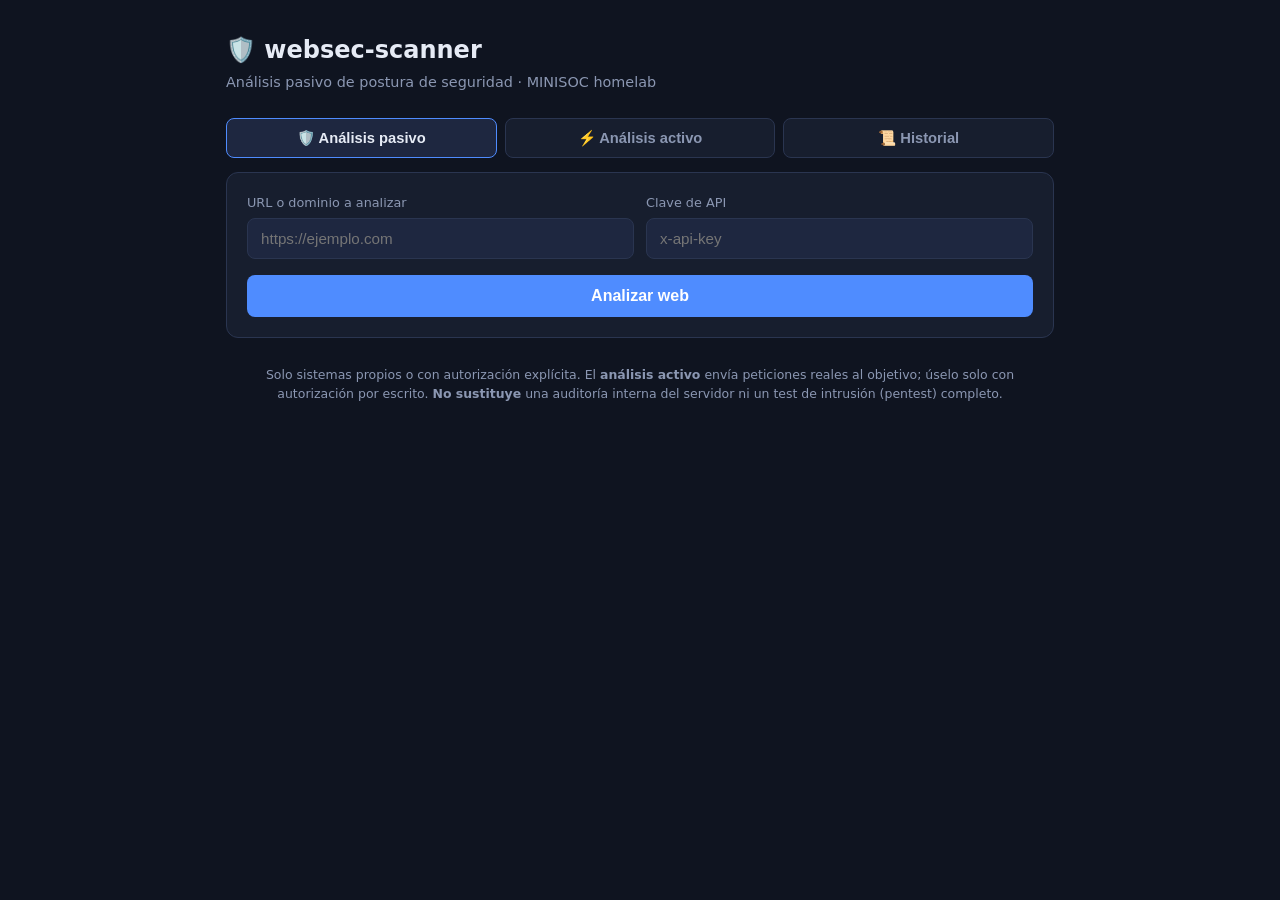
==== commit 22002f2a: "websec-scanner: acción activa unificada, recon web activo y tarifas Acción activa unificada (combosc" ====
--- a/apps/websec-scanner/app/index.html
+++ b/apps/websec-scanner/app/index.html
@@ -88,21 +88,15 @@
   </header>
 
   <div class="tabs">
-    <button class="tab active" data-tab="web">🌐 Web</button>
-    <button class="tab" data-tab="mail">✉️ Correo</button>
-    <button class="tab" data-tab="dns">🧭 DNS</button>
-    <button class="tab" data-tab="activo">⚡ Activo</button>
-    <button class="tab" data-tab="zap">🕷️ ZAP</button>
-    <button class="tab" data-tab="recon">🛰️ Recon</button>
-    <button class="tab" data-tab="full">🧩 Completo</button>
-    <button class="tab" data-tab="tls">🔐 TLS a fondo</button>
+    <button class="tab active" data-tab="pasivo">🛡️ Análisis pasivo</button>
+    <button class="tab" data-tab="activo">⚡ Análisis activo</button>
     <button class="tab" data-tab="hist">📜 Historial</button>
   </div>
 
   <div class="card">
     <div class="row">
       <div id="url-group">
-        <label for="url">URL a analizar</label>
+        <label for="url">URL o dominio a analizar</label>
         <input id="url" type="text" placeholder="https://ejemplo.com" autocomplete="off">
       </div>
       <div id="domain-group" class="hidden">
@@ -123,7 +117,7 @@
     <div id="zap-opts" class="hidden" style="margin-top:10px">
       <label style="display:flex;gap:9px;align-items:flex-start;cursor:pointer;color:var(--text);font-size:.85rem">
         <input id="zap-activo" type="checkbox" style="width:auto;margin-top:3px">
-        <span>Escaneo <b>activo</b> de inyección (SQLi, XSS…). Más potente y más lento; <b>más intrusivo</b>. Sin marcar, ZAP solo rastrea y analiza en modo pasivo.</span>
+        <span>Incluir <b>pruebas de inyección</b> (ZAP activo: SQLi, XSS…): más potente, más lento y <b>más intrusivo</b>; requiere el modo activo habilitado en el servidor. Sin marcar, el análisis activo hace recon web + TLS + Nuclei + ZAP (spider/pasivo).</span>
       </label>
     </div>
     <button id="go">Analizar web</button>
@@ -131,14 +125,14 @@
 
   <div id="result" class="card hidden"></div>
 
-  <p class="foot">Solo sistemas propios o con autorización explícita. Diagnóstico pasivo de la exposición externa: no sondea ni ataca, y <b>no sustituye</b> una auditoría interna del servidor ni un test de intrusión (pentest).</p>
+  <p class="foot">Solo sistemas propios o con autorización explícita. El <b>análisis activo</b> envía peticiones reales al objetivo; úselo solo con autorización por escrito. <b>No sustituye</b> una auditoría interna del servidor ni un test de intrusión (pentest) completo.</p>
 </div>
 
 <script>
 const $ = s => document.querySelector(s);
 const sevClass = s => ({alta:"b-alta",media:"b-media",baja:"b-baja",informativo:"b-info"}[s] || "b-baja");
 const scoreColor = n => n>=80?"var(--ok)":n>=50?"var(--media)":"var(--alta)";
-let tab = "web";
+let tab = "pasivo";
 
 // Recuerda la clave en el navegador para no reescribirla cada vez
 try { $("#key").value = localStorage.getItem("websec_key") || ""; } catch(e){}
@@ -148,22 +142,21 @@
   b.addEventListener("click", ()=>{
     tab = b.dataset.tab;
     document.querySelectorAll(".tab").forEach(x=>x.classList.toggle("active", x===b));
-    const needsUrl = ["web","activo","zap","full","tls"].includes(tab);
-    const needsDomain = (tab==="mail" || tab==="dns" || tab==="recon");
-    const needsAuthz = (tab==="activo" || tab==="zap" || tab==="tls");
+    const needsUrl = (tab==="pasivo" || tab==="activo");
+    const needsAuthz = (tab==="activo");
     $("#url-group").classList.toggle("hidden", !needsUrl);
-    $("#domain-group").classList.toggle("hidden", !needsDomain);
+    $("#domain-group").classList.toggle("hidden", true);
     $("#authz-group").classList.toggle("hidden", !needsAuthz);
-    $("#zap-opts").classList.toggle("hidden", tab!=="zap");
+    $("#zap-opts").classList.toggle("hidden", tab!=="activo");
     $("#go").textContent = goLabel();
     $("#result").classList.add("hidden");
     if(tab==="hist") loadHist();
   });
 });
 function goLabel(){
-  return ({mail:"Analizar correo", dns:"Analizar DNS", activo:"Escanear (activo)", zap:"Escanear con ZAP",
-           recon:"Descubrir superficie expuesta", full:"Análisis completo (web + correo + DNS)",
-           tls:"Analizar TLS a fondo (testssl.sh)", hist:"Actualizar historial"})[tab] || "Analizar web";
+  return ({pasivo:"Analizar (pasivo: web + correo + DNS + OSINT)",
+           activo:"Analizar (activo: recon web + TLS + Nuclei + ZAP)",
+           hist:"Actualizar historial"})[tab] || "Analizar";
 }
 
 function sumFindings(h){ return h.map(f=>{
@@ -194,10 +187,15 @@
   const p = d.pago_por_hallazgo;
   const pago = p ? '<div class="meta" style="margin-top:3px">Facturables (pago por hallazgo): <b>'+p.facturables+'</b>'+
     ' — C'+p.criticas+' · A'+p.altas+' · M'+p.medias+' · B'+p.bajas+(p.info?' · info '+p.info:'')+'</div>' : '';
+  const q = d.presupuesto, eur = n => Number(n).toLocaleString("es-ES")+' €';
+  const presu = q ? '<div class="meta" style="margin-top:3px" title="'+esc(q.nota)+'">Estimación: <b>'+eur(q.total)+'</b>'+
+    (q.modalidad==="primer-escaneo" ? ' (cuota '+eur(q.cuota_minima)+' + hallazgos '+eur(q.subtotal_hallazgos)+')'
+                                    : ' (re-escaneo: solo hallazgos nuevos)')+
+    (q.tope_aplicado ? ' · <b>tope '+eur(q.tope)+' aplicado</b>' : ' · tope '+eur(q.tope))+' · sin IVA</div>' : '';
   return '<div class="score"><div class="num" style="color:'+scoreColor(d.puntuacion)+'">'+d.puntuacion+'</div>'+
     '<div><div style="font-weight:600">'+esc(d.objetivo)+'</div>'+
     '<div class="meta">'+d.resumen.altas+' altas · '+d.resumen.medias+' medias · '+d.resumen.bajas+' bajas'+
-    (d.resumen.informativos ? ' · '+d.resumen.informativos+' info' : '')+cmax+'</div>'+pago+'</div></div>'+reportBar(d.scan_id);
+    (d.resumen.informativos ? ' · '+d.resumen.informativos+' info' : '')+cmax+'</div>'+pago+presu+'</div></div>'+reportBar(d.scan_id);
 }
 
 // Escaneo activo en 2º plano: sondea el estado del trabajo hasta que termina.
@@ -240,9 +238,9 @@
   if(tab==="hist"){ loadHist(); return; }
   const key = $("#key").value.trim();
   const box = $("#result");
-  const target = (tab==="mail"||tab==="dns"||tab==="recon") ? $("#domain").value.trim() : $("#url").value.trim();
+  const target = $("#url").value.trim();
   if(!target) return;
-  const esSegundoPlano = (tab==="activo" || tab==="zap" || tab==="tls");
+  const esSegundoPlano = (tab==="activo");
   if(esSegundoPlano && !$("#authz").checked){ alert("Marca la casilla de autorización para escanear este objetivo."); return; }
   try { localStorage.setItem("websec_key", key); } catch(e){}
 
@@ -251,14 +249,8 @@
   box.innerHTML = '<span class="meta">Analizando ' + target + '…</span>';
 
   let endpoint, payload;
-  if(tab==="web"){ endpoint="/scan"; payload={url: target}; }
-  else if(tab==="mail"){ endpoint="/scan-mail"; payload={domain: target}; }
-  else if(tab==="dns"){ endpoint="/scan-dns"; payload={domain: target}; }
-  else if(tab==="recon"){ endpoint="/scan-recon"; payload={domain: target}; }
-  else if(tab==="full"){ endpoint="/scan-full"; payload={url: target}; }
-  else if(tab==="tls"){ endpoint="/scan-tls"; payload={url: target, autorizo: $("#authz").checked}; }
-  else if(tab==="activo"){ endpoint="/scan-active"; payload={url: target, autorizo: $("#authz").checked}; }
-  else { endpoint="/scan-zap"; payload={url: target, autorizo: $("#authz").checked, activo: $("#zap-activo").checked}; }
+  if(tab==="pasivo"){ endpoint="/scan-full"; payload={url: target}; }
+  else { endpoint="/scan-activo"; payload={url: target, autorizo: $("#authz").checked, inyeccion: $("#zap-activo").checked}; }
   try{
     const r = await fetch(endpoint, {
       method:"POST",
@@ -272,12 +264,8 @@
       else if(det && typeof det !== "string") det = JSON.stringify(det);
       box.innerHTML = '<p class="err">Error '+r.status+': '+(det||"fallo")+'</p>'; return;
     }
-    if(tab==="web") renderWeb(data);
-    else if(tab==="mail") renderMail(data);
-    else if(tab==="dns") renderDns(data);
-    else if(tab==="recon") renderRecon(data);
-    else if(tab==="full") renderFull(data);
-    else { pollActive(data.job_id, key); return; }   // activo/zap/tls: trabajo en 2º plano
+    if(tab==="pasivo") renderFull(data);
+    else { pollActive(data.job_id, key); return; }   // activo: trabajo en 2º plano
   }catch(e){
     box.innerHTML = '<p class="err">No se pudo contactar con la API.</p>';
   }finally{
@@ -334,6 +322,12 @@
   } else if(esZap){
     etiqueta = '🕷️ Escaneo con OWASP ZAP (spider + pasivo) — solo objetivos autorizados';
     vacio = 'ZAP no detectó avisos en el análisis pasivo.';
+  } else if(d.motor === "combo"){
+    etiqueta = '⚡ Análisis ACTIVO unificado (pasivo + recon web + TLS + Nuclei + ZAP) — solo objetivos autorizados';
+    vacio = 'Sin hallazgos activos. Revisa el informe para el detalle del análisis pasivo.';
+  } else if(d.motor === "webrecon"){
+    etiqueta = '🔎 Reconocimiento web activo-ligero — solo objetivos autorizados';
+    vacio = 'Sin ficheros sensibles ni problemas de reconocimiento detectados.';
   } else {
     etiqueta = '⚡ Escaneo ACTIVO con Nuclei — solo objetivos autorizados';
     vacio = 'Sin vulnerabilidades conocidas detectadas por Nuclei.';
@@ -357,7 +351,7 @@
 
 function renderDns(d){
   let h = scoreHead({objetivo:d.dominio, puntuacion:d.puntuacion, resumen:d.resumen,
-                     cvss_max:d.cvss_max, pago_por_hallazgo:d.pago_por_hallazgo, scan_id:d.scan_id});
+                     cvss_max:d.cvss_max, pago_por_hallazgo:d.pago_por_hallazgo, presupuesto:d.presupuesto, scan_id:d.scan_id});
   const R = d.registros || {};
   const filas = [];
   const push = (k, arr) => { (arr||[]).forEach(v => filas.push([k, v])); };
@@ -383,14 +377,15 @@
   if(!id) return "";
   return '<div class="rbar">'+
     '<button onclick="openReport(\''+id+'\',\'html\')">📄 Informe HTML / PDF</button>'+
+    '<button onclick="openReport(\''+id+'\',\'html\',true)">💶 Informe + presupuesto</button>'+
     '<button onclick="openReport(\''+id+'\',\'md\')">⬇ Markdown</button>'+
     '<button onclick="openReport(\''+id+'\',\'sarif\')">⬇ SARIF</button>'+
     '<button onclick="openReport(\''+id+'\',\'json\')">⬇ JSON</button>'+
     '<button onclick="showDiff(\''+id+'\')">↔ Comparar con el anterior</button></div><div id="diff-'+id+'"></div>';
 }
 // La clave va en cabecera (nunca en la URL): se descarga con fetch y se abre como blob.
-async function openReport(id, fmt){
-  const r = await fetch("/scans/"+id+"/report?format="+fmt, {headers:{"x-api-key":key()}});
+async function openReport(id, fmt, precios){
+  const r = await fetch("/scans/"+id+"/report?format="+fmt+(precios?"&precios=1":""), {headers:{"x-api-key":key()}});
   if(!r.ok){ alert("Error "+r.status+" al generar el informe"); return; }
   const blob = await r.blob(), url = URL.createObjectURL(blob);
   if(fmt==="html"){ window.open(url, "_blank"); return; }
@@ -465,7 +460,7 @@
 }
 function renderFull(d){
   let h = scoreHead(d);
-  const S = d.secciones||{}, nombres = {web:"🌐 Web", correo:"✉️ Correo", dns:"🧭 DNS"};
+  const S = d.secciones||{}, nombres = {web:"🌐 Web", correo:"✉️ Correo", dns:"🧭 DNS", recon:"🛰️ Recon (OSINT)"};
   h += '<div class="checks">'+Object.keys(nombres).map(k=>{
     const s = S[k];
     return '<div class="chk"><span class="nm">'+nombres[k]+'</span><span class="dt">'+
